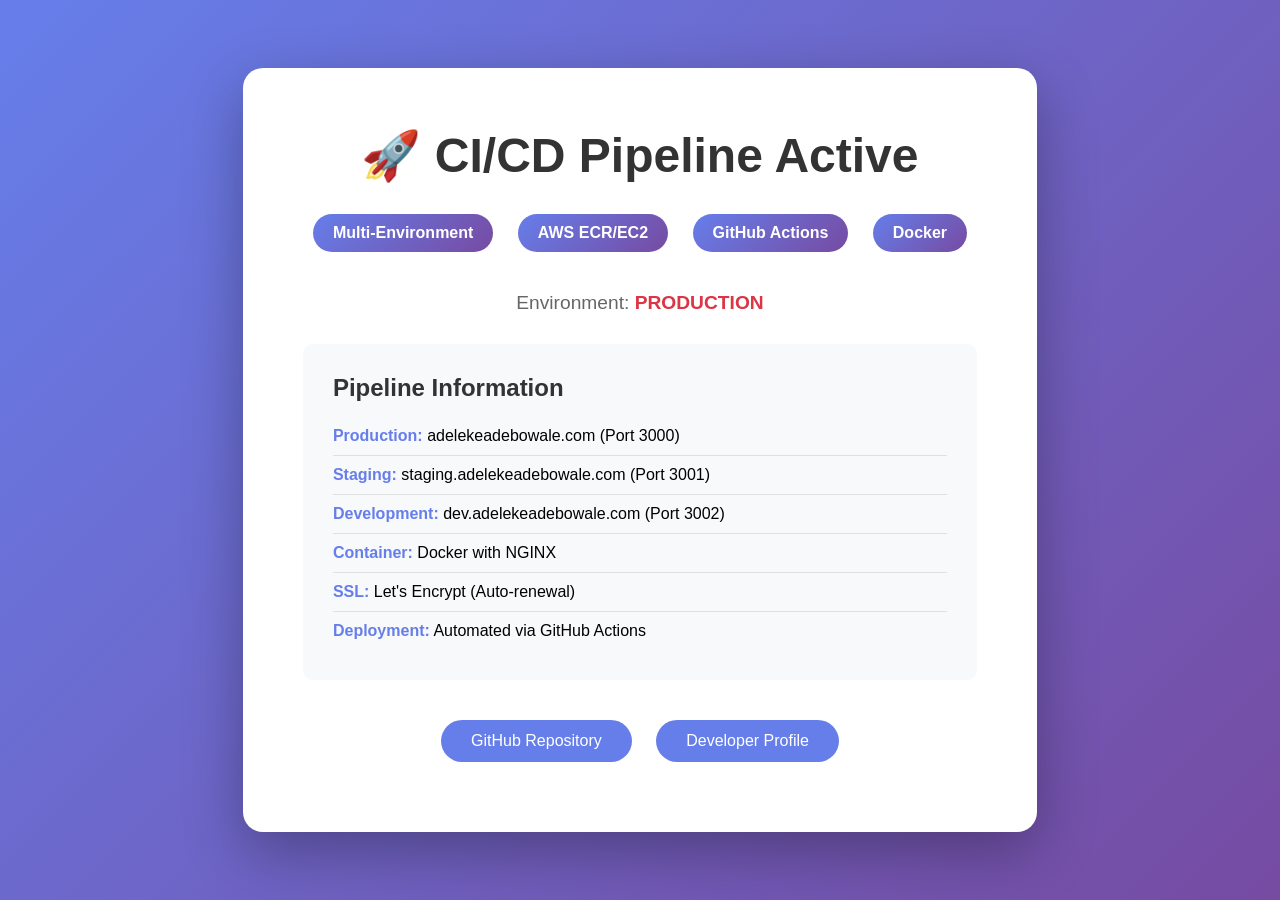
==== Github_projects/Multi-Platform-CICD-Workflow/public/index.html @ fa7f6b95 "Initial commit - Multi-environment CI/CD pipeline setup" ====
<!DOCTYPE html>
<html lang="en">
<head>
    <meta charset="UTF-8">
    <meta name="viewport" content="width=device-width, initial-scale=1.0">
    <title>Multi-Environment CI/CD Pipeline</title>
    <style>
        * {
            margin: 0;
            padding: 0;
            box-sizing: border-box;
        }
        
        body {
            font-family: 'Segoe UI', Tahoma, Geneva, Verdana, sans-serif;
            background: linear-gradient(135deg, #667eea 0%, #764ba2 100%);
            min-height: 100vh;
            display: flex;
            justify-content: center;
            align-items: center;
            padding: 20px;
        }
        
        .container {
            background: white;
            border-radius: 20px;
            box-shadow: 0 20px 60px rgba(0,0,0,0.3);
            padding: 60px;
            max-width: 800px;
            text-align: center;
        }
        
        h1 {
            color: #333;
            font-size: 3em;
            margin-bottom: 20px;
            animation: fadeInDown 1s;
        }
        
        .badge {
            display: inline-block;
            background: linear-gradient(135deg, #667eea 0%, #764ba2 100%);
            color: white;
            padding: 10px 20px;
            border-radius: 50px;
            font-weight: bold;
            margin: 10px;
            animation: fadeIn 1.5s;
        }
        
        .environment {
            font-size: 1.2em;
            color: #666;
            margin: 30px 0;
        }
        
        .environment span {
            color: #667eea;
            font-weight: bold;
        }
        
        .info {
            background: #f8f9fa;
            border-radius: 10px;
            padding: 30px;
            margin-top: 30px;
            text-align: left;
        }
        
        .info h2 {
            color: #333;
            margin-bottom: 15px;
        }
        
        .info ul {
            list-style: none;
            padding-left: 0;
        }
        
        .info li {
            padding: 10px 0;
            border-bottom: 1px solid #e0e0e0;
        }
        
        .info li:last-child {
            border-bottom: none;
        }
        
        .info li strong {
            color: #667eea;
        }
        
        @keyframes fadeInDown {
            from {
                opacity: 0;
                transform: translateY(-20px);
            }
            to {
                opacity: 1;
                transform: translateY(0);
            }
        }
        
        @keyframes fadeIn {
            from {
                opacity: 0;
            }
            to {
                opacity: 1;
            }
        }
        
        .links {
            margin-top: 30px;
        }
        
        .links a {
            display: inline-block;
            background: #667eea;
            color: white;
            padding: 12px 30px;
            border-radius: 25px;
            text-decoration: none;
            margin: 10px;
            transition: transform 0.3s, box-shadow 0.3s;
        }
        
        .links a:hover {
            transform: translateY(-2px);
            box-shadow: 0 5px 15px rgba(102, 126, 234, 0.4);
        }
    </style>
</head>
<body>
    <div class="container">
        <h1>🚀 CI/CD Pipeline Active</h1>
        
        <div class="badge">Multi-Environment</div>
        <div class="badge">AWS ECR/EC2</div>
        <div class="badge">GitHub Actions</div>
        <div class="badge">Docker</div>
        
        <div class="environment">
            Environment: <span id="env">PRODUCTION</span>
        </div>
        
        <div class="info">
            <h2>Pipeline Information</h2>
            <ul>
                <li><strong>Production:</strong> adelekeadebowale.com (Port 3000)</li>
                <li><strong>Staging:</strong> staging.adelekeadebowale.com (Port 3001)</li>
                <li><strong>Development:</strong> dev.adelekeadebowale.com (Port 3002)</li>
                <li><strong>Container:</strong> Docker with NGINX</li>
                <li><strong>SSL:</strong> Let's Encrypt (Auto-renewal)</li>
                <li><strong>Deployment:</strong> Automated via GitHub Actions</li>
            </ul>
        </div>
        
        <div class="links">
            <a href="https://github.com/bowale01/Multi-Platform-CICD-Workflow" target="_blank">GitHub Repository</a>
            <a href="https://github.com/bowale01" target="_blank">Developer Profile</a>
        </div>
    </div>
    
    <script>
        // Detect environment based on hostname
        const hostname = window.location.hostname;
        const envElement = document.getElementById('env');
        
        if (hostname.includes('dev.')) {
            envElement.textContent = 'DEVELOPMENT';
            envElement.style.color = '#28a745';
        } else if (hostname.includes('staging.')) {
            envElement.textContent = 'STAGING';
            envElement.style.color = '#ffc107';
        } else {
            envElement.textContent = 'PRODUCTION';
            envElement.style.color = '#dc3545';
        }
    </script>
</body>
</html>
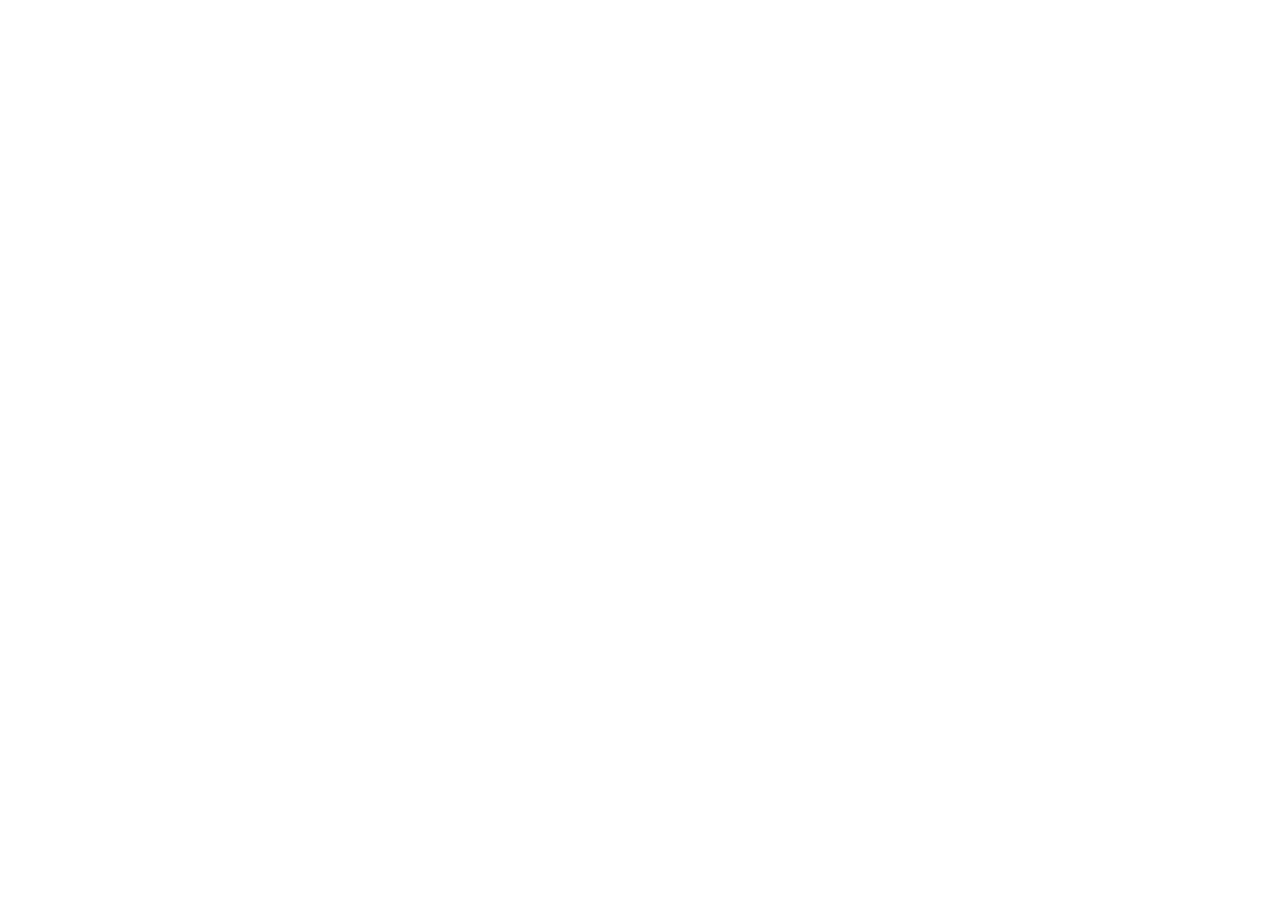
==== commit fc6ab93b: "Replace demo content with actual portfolio site" ====
--- a/Github_projects/Multi-Platform-CICD-Workflow/public/index.html
+++ b/Github_projects/Multi-Platform-CICD-Workflow/public/index.html
@@ -1,182 +1 @@
-<!DOCTYPE html>
-<html lang="en">
-<head>
-    <meta charset="UTF-8">
-    <meta name="viewport" content="width=device-width, initial-scale=1.0">
-    <title>Multi-Environment CI/CD Pipeline</title>
-    <style>
-        * {
-            margin: 0;
-            padding: 0;
-            box-sizing: border-box;
-        }
-        
-        body {
-            font-family: 'Segoe UI', Tahoma, Geneva, Verdana, sans-serif;
-            background: linear-gradient(135deg, #667eea 0%, #764ba2 100%);
-            min-height: 100vh;
-            display: flex;
-            justify-content: center;
-            align-items: center;
-            padding: 20px;
-        }
-        
-        .container {
-            background: white;
-            border-radius: 20px;
-            box-shadow: 0 20px 60px rgba(0,0,0,0.3);
-            padding: 60px;
-            max-width: 800px;
-            text-align: center;
-        }
-        
-        h1 {
-            color: #333;
-            font-size: 3em;
-            margin-bottom: 20px;
-            animation: fadeInDown 1s;
-        }
-        
-        .badge {
-            display: inline-block;
-            background: linear-gradient(135deg, #667eea 0%, #764ba2 100%);
-            color: white;
-            padding: 10px 20px;
-            border-radius: 50px;
-            font-weight: bold;
-            margin: 10px;
-            animation: fadeIn 1.5s;
-        }
-        
-        .environment {
-            font-size: 1.2em;
-            color: #666;
-            margin: 30px 0;
-        }
-        
-        .environment span {
-            color: #667eea;
-            font-weight: bold;
-        }
-        
-        .info {
-            background: #f8f9fa;
-            border-radius: 10px;
-            padding: 30px;
-            margin-top: 30px;
-            text-align: left;
-        }
-        
-        .info h2 {
-            color: #333;
-            margin-bottom: 15px;
-        }
-        
-        .info ul {
-            list-style: none;
-            padding-left: 0;
-        }
-        
-        .info li {
-            padding: 10px 0;
-            border-bottom: 1px solid #e0e0e0;
-        }
-        
-        .info li:last-child {
-            border-bottom: none;
-        }
-        
-        .info li strong {
-            color: #667eea;
-        }
-        
-        @keyframes fadeInDown {
-            from {
-                opacity: 0;
-                transform: translateY(-20px);
-            }
-            to {
-                opacity: 1;
-                transform: translateY(0);
-            }
-        }
-        
-        @keyframes fadeIn {
-            from {
-                opacity: 0;
-            }
-            to {
-                opacity: 1;
-            }
-        }
-        
-        .links {
-            margin-top: 30px;
-        }
-        
-        .links a {
-            display: inline-block;
-            background: #667eea;
-            color: white;
-            padding: 12px 30px;
-            border-radius: 25px;
-            text-decoration: none;
-            margin: 10px;
-            transition: transform 0.3s, box-shadow 0.3s;
-        }
-        
-        .links a:hover {
-            transform: translateY(-2px);
-            box-shadow: 0 5px 15px rgba(102, 126, 234, 0.4);
-        }
-    </style>
-</head>
-<body>
-    <div class="container">
-        <h1>🚀 CI/CD Pipeline Active</h1>
-        
-        <div class="badge">Multi-Environment</div>
-        <div class="badge">AWS ECR/EC2</div>
-        <div class="badge">GitHub Actions</div>
-        <div class="badge">Docker</div>
-        
-        <div class="environment">
-            Environment: <span id="env">PRODUCTION</span>
-        </div>
-        
-        <div class="info">
-            <h2>Pipeline Information</h2>
-            <ul>
-                <li><strong>Production:</strong> adelekeadebowale.com (Port 3000)</li>
-                <li><strong>Staging:</strong> staging.adelekeadebowale.com (Port 3001)</li>
-                <li><strong>Development:</strong> dev.adelekeadebowale.com (Port 3002)</li>
-                <li><strong>Container:</strong> Docker with NGINX</li>
-                <li><strong>SSL:</strong> Let's Encrypt (Auto-renewal)</li>
-                <li><strong>Deployment:</strong> Automated via GitHub Actions</li>
-            </ul>
-        </div>
-        
-        <div class="links">
-            <a href="https://github.com/bowale01/Multi-Platform-CICD-Workflow" target="_blank">GitHub Repository</a>
-            <a href="https://github.com/bowale01" target="_blank">Developer Profile</a>
-        </div>
-    </div>
-    
-    <script>
-        // Detect environment based on hostname
-        const hostname = window.location.hostname;
-        const envElement = document.getElementById('env');
-        
-        if (hostname.includes('dev.')) {
-            envElement.textContent = 'DEVELOPMENT';
-            envElement.style.color = '#28a745';
-        } else if (hostname.includes('staging.')) {
-            envElement.textContent = 'STAGING';
-            envElement.style.color = '#ffc107';
-        } else {
-            envElement.textContent = 'PRODUCTION';
-            envElement.style.color = '#dc3545';
-        }
-    </script>
-</body>
-</html>
+<!doctype html><html lang="en"><head><meta charset="utf-8"/><link rel="icon" href="./img/logo.svg"/><meta name="viewport" content="width=device-width,initial-scale=1"/><meta name="description" content="Adeleke Adebowale Julius - Senior Cloud & DevOps Engineer with 13+ years of experience in AWS, Docker, Terraform, and CI/CD automation. M.Sc. in Telecommunication Engineering."/><meta name="keywords" content="Cloud Engineer, DevOps Engineer, AWS, Docker, Terraform, CI/CD, Kubernetes, NGINX, Infrastructure as Code"/><meta name="author" content="Adebowale Adeleke Julius"/><meta property="og:type" content="website"/><meta property="og:url" content="https://adelekeadebowale.com/"/><meta property="og:title" content="Adebowale Adeleke | Senior Cloud & DevOps Engineer"/><meta property="og:description" content="Senior Cloud & DevOps Engineer with 13+ years of experience specializing in AWS cloud infrastructure, automation, and containerization."/><meta property="og:image" content="https://adelekeadebowale.com/img/logo.png"/><meta property="twitter:card" content="summary_large_image"/><meta property="twitter:url" content="https://adelekeadebowale.com/"/><meta property="twitter:title" content="Adebowale Adeleke | Senior Cloud & DevOps Engineer"/><meta property="twitter:description" content="Senior Cloud & DevOps Engineer with 13+ years of experience specializing in AWS cloud infrastructure, automation, and containerization."/><meta property="twitter:image" content="https://adelekeadebowale.com/img/logo.png"/><link rel="apple-touch-icon" href="/logo.png"/><link rel="preconnect" href="https://fonts.googleapis.com"><link rel="preconnect" href="https://fonts.gstatic.com" crossorigin><link href="https://fonts.googleapis.com/css2?family=Comfortaa:wght@300;400;600;700&family=Roboto:wght@400;500;700&display=swap" rel="stylesheet"><link href="https://cdn.jsdelivr.net/npm/tailwindcss@2.2.19/dist/tailwind.min.css" rel="stylesheet"><title>Adeleke Adebowale Julius | Senior Cloud & DevOps Engineer</title><script defer="defer" src="/static/js/main.25d22f9d.js"></script><link href="/static/css/main.39e48bcb.css" rel="stylesheet"></head><body><div id="root"></div></body></html>
